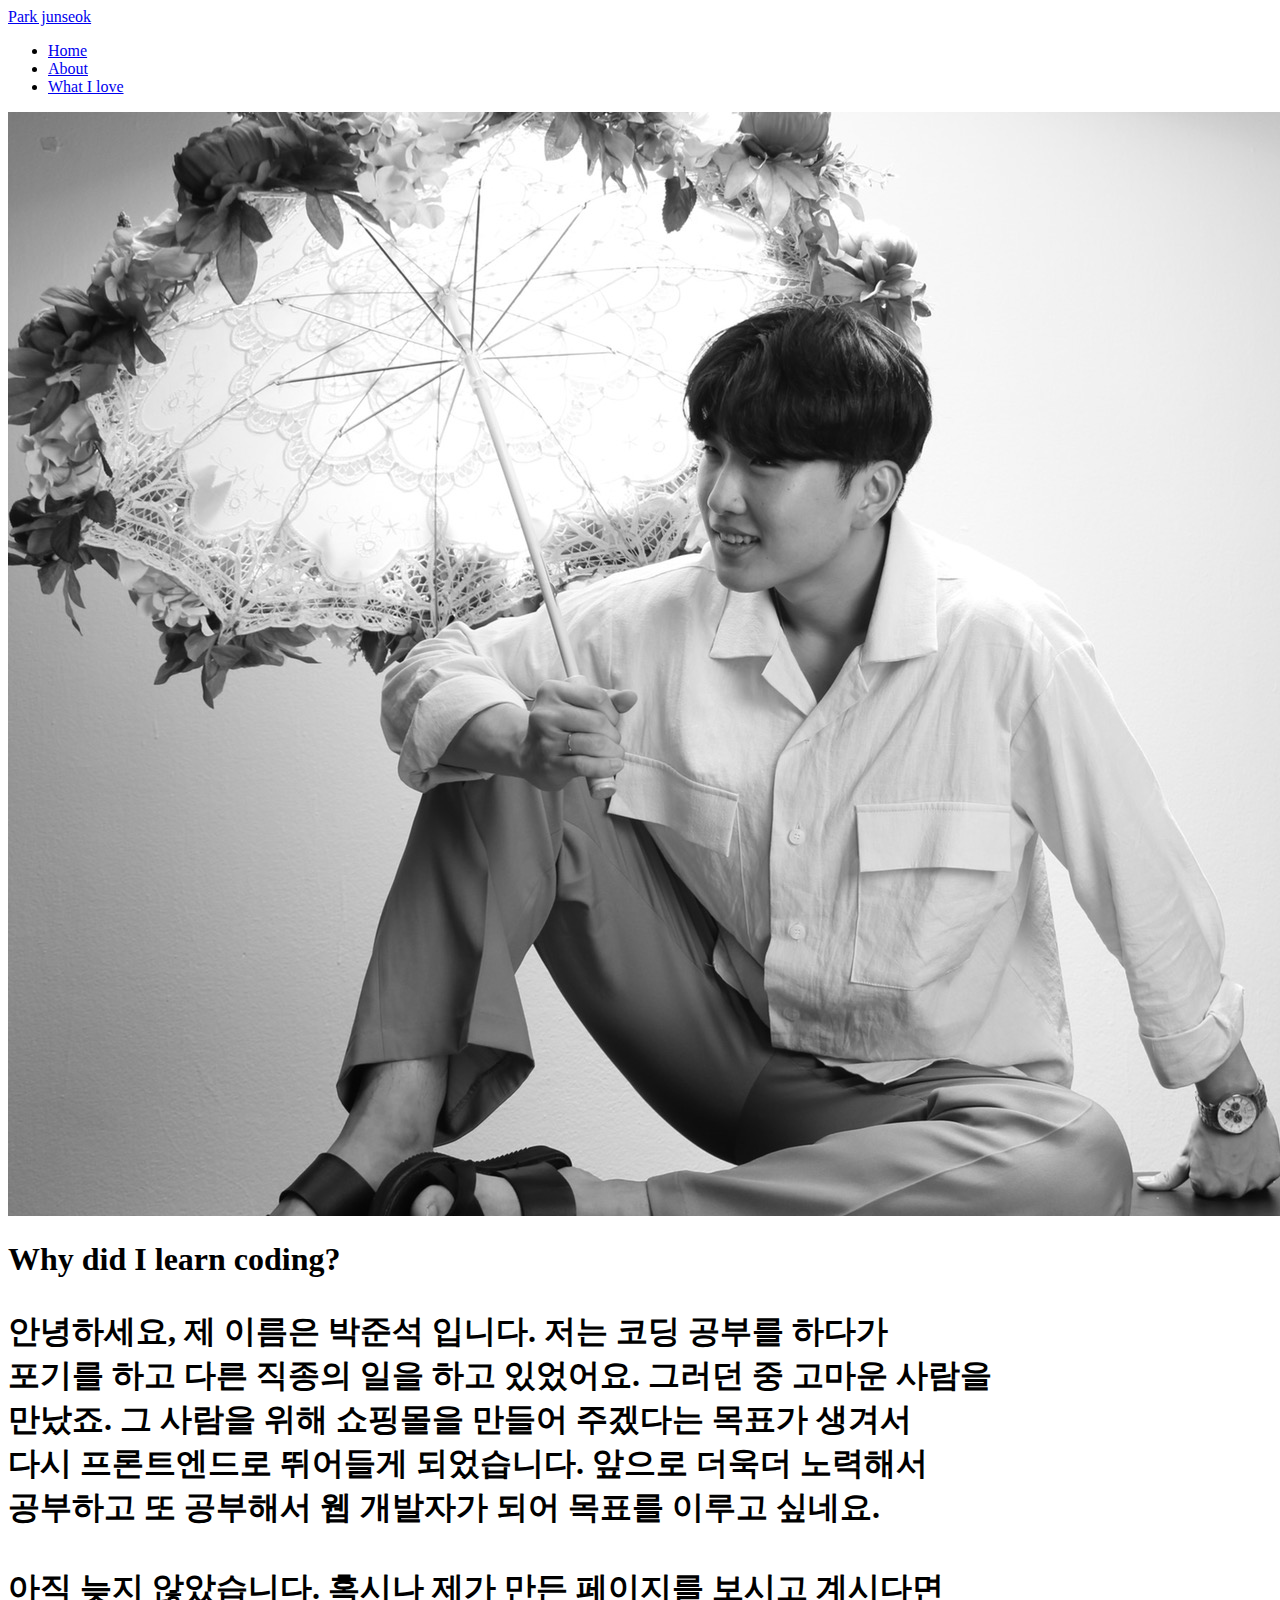
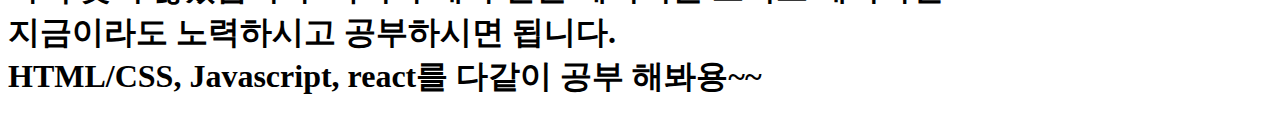
==== about.html @ 9d1a9197 "Add files via upload" ====
<!DOCTYPE html>
<html lang="ko">
<head>
    <meta charset="UTF-8">
    <meta http-equiv="X-UA-Compatible" content="IE=edge">
    <meta name="viewport" content="width=device-width, initial-scale=1.0">
    <link rel="stylesheet" media="screen and (min-width:1024px)" href="../01. WebSite/about.css">
    <link href="https://fonts.googleapis.com/css2?family=Playfair+Display&display=swap" rel="stylesheet">
    <link href="https://fonts.googleapis.com/css2?family=Nanum+Brush+Script&display=swap" rel="stylesheet">
    <title>About❤</title>
</head>
<body>
    <div class="container">
        <div class="Navi">
            <div class="Logo">
                <a href="index.html">
                    Park junseok
                </a>
            </div>
            <div class="Menu">
                <nav>
                    <ul>
                        <li><a href="index.html">Home</a></li>
                        <li><a href="about.html">About</a></li>
                        <li><a href="what i love.html">What I love</a></li>
                    </ul>
                </nav>
            </div>
        </div>
        <section>
            <article class="picture">
                <img src="my2.jpg" alt="my">
            </article>
            <aside>
                <h1>
                    Why did I learn coding?<br>
                    <p>
                        안녕하세요, 제 이름은 박준석 입니다. 저는 코딩 공부를 하다가<br>
                        포기를 하고 다른 직종의 일을 하고 있었어요. 그러던 중 고마운 사람을 <br>
                        만났죠. 그 사람을 위해 쇼핑몰을 만들어 주겠다는 목표가 생겨서 <br>
                        다시 프론트엔드로 뛰어들게 되었습니다. 앞으로 더욱더 노력해서 <br>
                        공부하고 또 공부해서 웹 개발자가 되어 목표를 이루고 싶네요. <br>
                        <br>
                        아직 늦지 않았습니다. 혹시나 제가 만든 페이지를 보시고 계시다면 <br>
                        지금이라도 노력하시고 공부하시면 됩니다. <br>
                        HTML/CSS, Javascript, react를 다같이 공부 해봐용~~
                    </p>
                </h1>

            </aside>
        </section>
    </div>
</body>
</html>
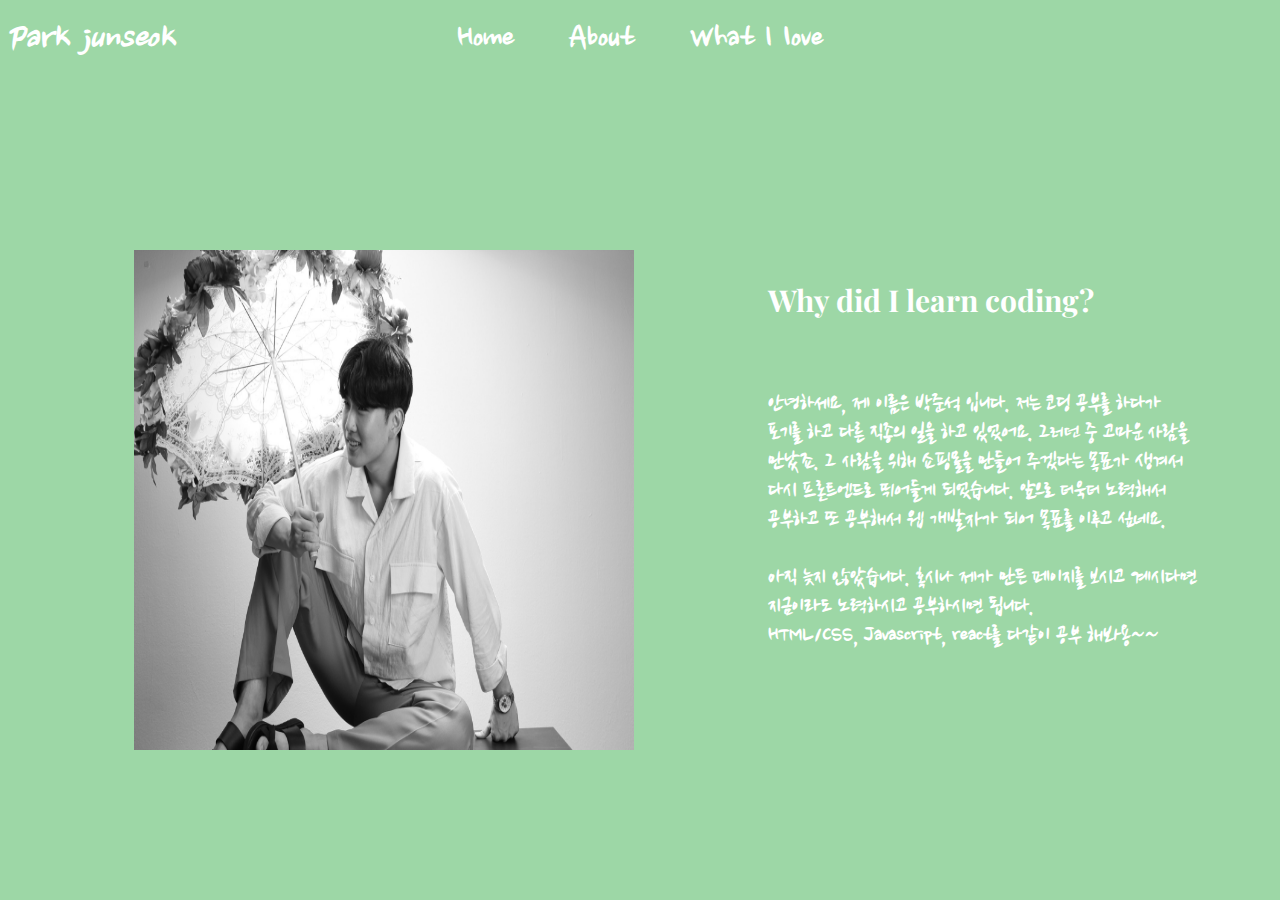
==== commit cfe3caf7: "Add files via upload" ====
--- a/about.html
+++ b/about.html
@@ -4,7 +4,7 @@
     <meta charset="UTF-8">
     <meta http-equiv="X-UA-Compatible" content="IE=edge">
     <meta name="viewport" content="width=device-width, initial-scale=1.0">
-    <link rel="stylesheet" media="screen and (min-width:1024px)" href="../01. WebSite/about.css">
+    <link rel="stylesheet" media="screen and (min-width:1024px)" href="about.css">
     <link href="https://fonts.googleapis.com/css2?family=Playfair+Display&display=swap" rel="stylesheet">
     <link href="https://fonts.googleapis.com/css2?family=Nanum+Brush+Script&display=swap" rel="stylesheet">
     <title>About❤</title>
--- a/about.css
+++ b/about.css
@@ -0,0 +1,96 @@
+*{padding: 0; margin: 0;}
+@import url('https://fonts.googleapis.com/css2?family=Nanum+Brush+Script&display=swap');
+body{
+    background-color: rgb(157, 215, 166);
+    font-family: 'Nanum Brush Script', cursive;
+}
+/* hedaer */
+.Navi{
+    height: 100px;
+}
+
+/* 로고 */
+.Logo{
+    display: inline-block;
+    position: absolute;
+    top : 15px;
+    left: 7px;
+}
+.Logo > a{
+    text-decoration: none;
+    font-size: 40px;
+    color: white;
+    font-style: italic;
+    font-weight: bold;
+}
+.Menu nav{
+    width: 100%;
+    /* border: 1px solid red; */
+    display: flex;
+    justify-content: center;
+}
+.Menu ul{
+    width: 33%;
+    height: 80px;
+    /* border: 1px solid blue; */
+    display: flex;
+    justify-content: space-around;
+    align-items: center;
+}
+.Menu li{
+    float: left;
+    list-style: none;
+}
+.Menu a{
+    text-decoration: none;
+    font-weight: bold;
+    color: white;
+    font-size: 35px;
+}
+.Menu a:hover{
+    font-style: italic;
+}
+
+/* section */
+section{
+    /* border: 2px solid red; */
+    height: 800px;
+    display: flex;
+}
+/* article */
+.picture{
+    width: 49%;
+    height: auto;
+    /* border: 2px solid blue; */
+    flex: 2 2 0;
+    display: flex;
+    justify-content: center;
+    align-items: center;
+    flex-flow: row wrap;
+}
+.picture img{
+    width: 500px;
+    height: 500px;
+
+}
+aside{
+    width: 40%;
+    height: auto;
+    /* border: 2px solid black; */
+    display: flex;
+    justify-content: flex-start;
+    align-items: center;
+}
+aside h1, p{
+    margin: 70px 0;
+    color: white;
+}
+aside h1{
+    font-size: 30px;
+    font-family: 'Playfair Display', serif;
+    /* border: 1px solid red; */
+}
+aside p{
+    font-size: 23px;
+    font-family: 'Nanum Brush Script', cursive;
+}
